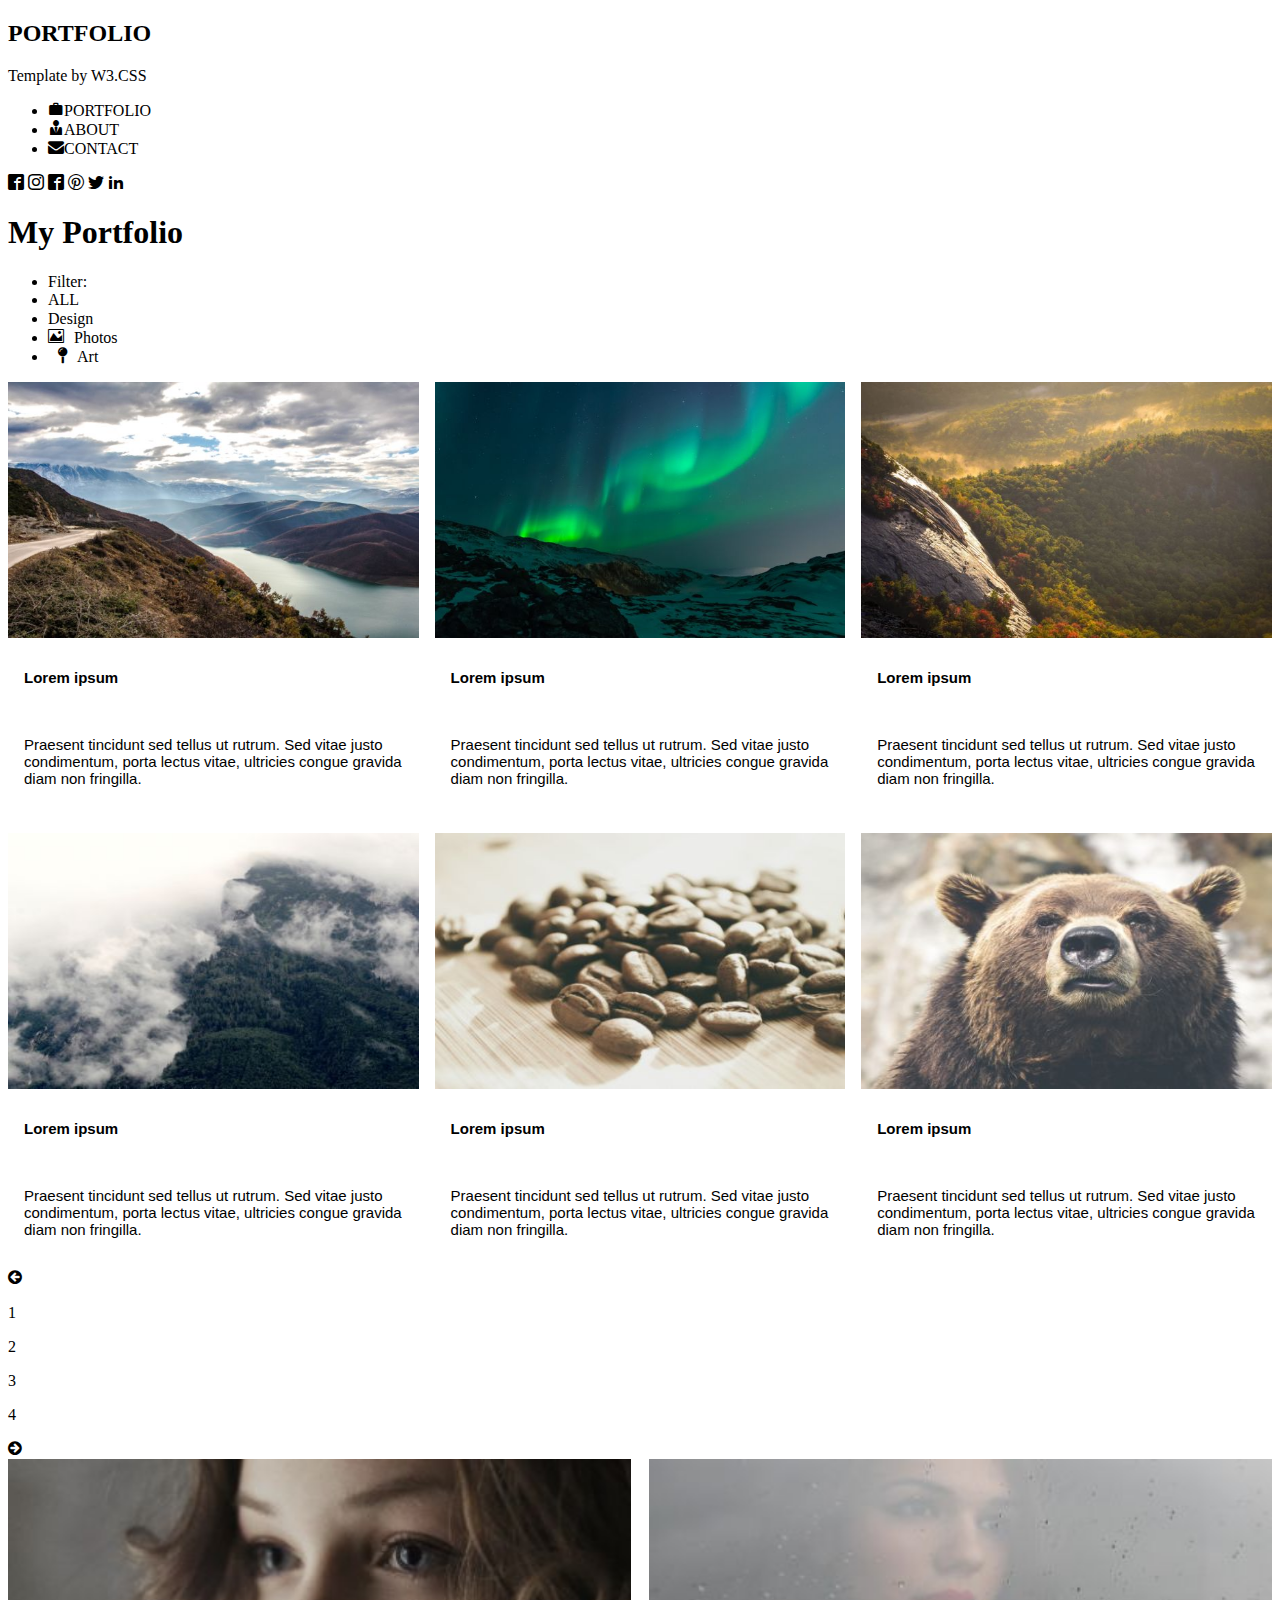
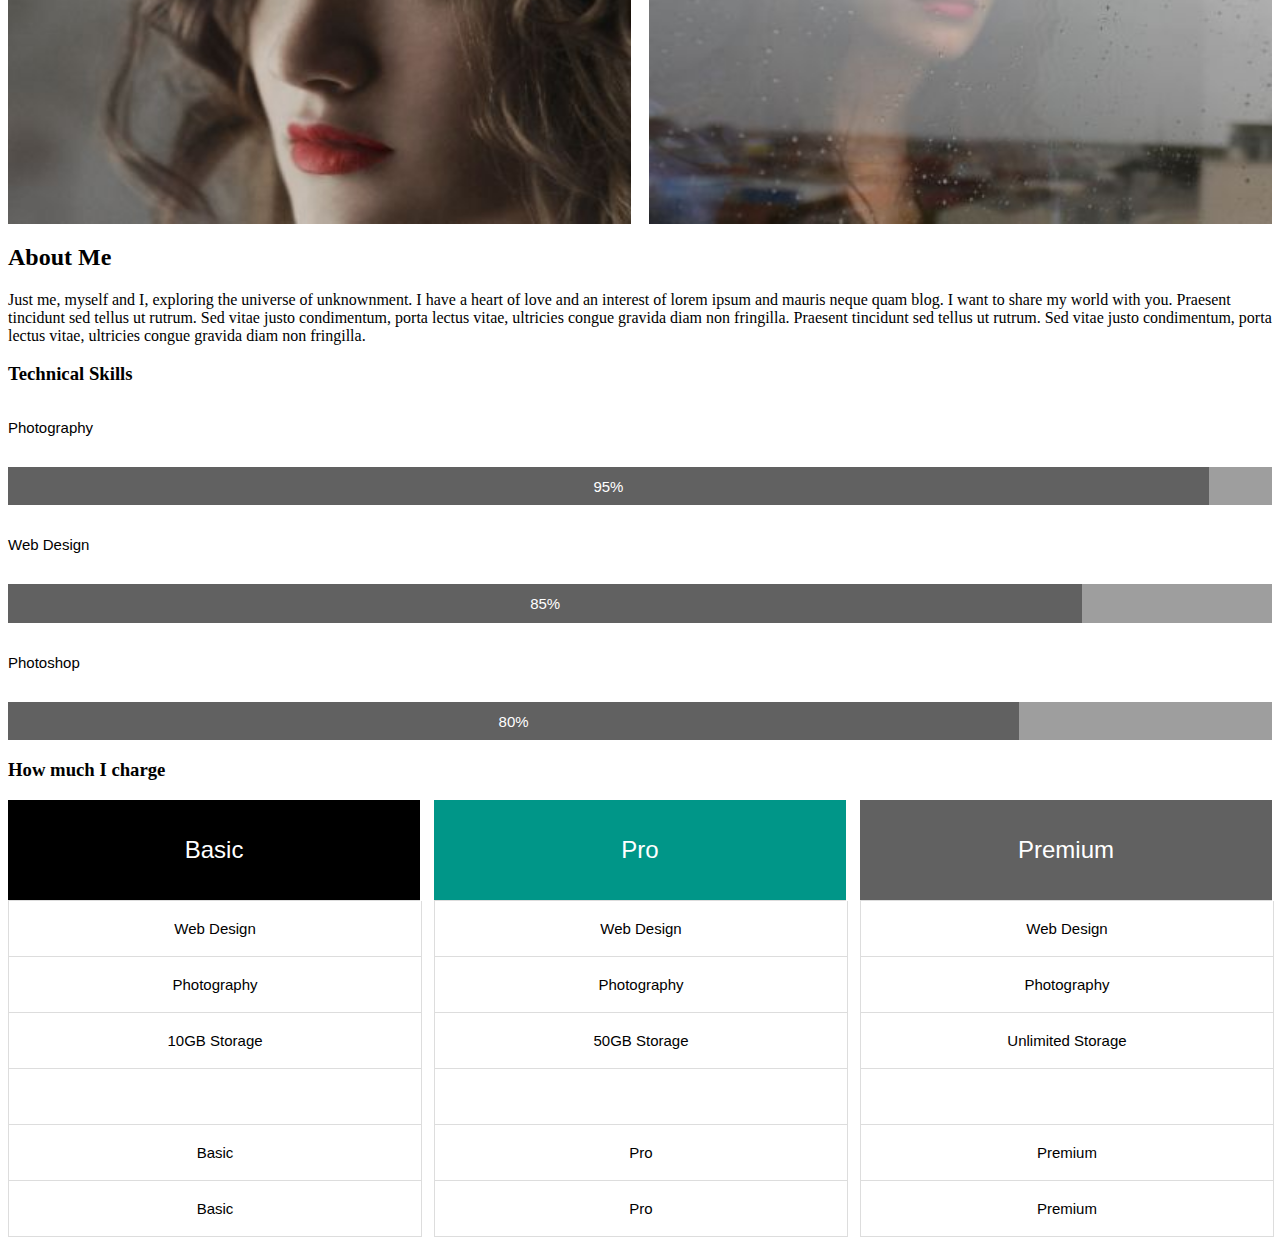
==== index.html @ 04cdd8b6 "Created website" ====
<!DOCTYPE html>
<html lang="en">
  <head>
    <meta charset="UTF-8" />
    <meta name="viewport" content="width=device-width, initial-scale=1.0" />
    <title>Document</title>
    <link rel="stylesheet" href="style.css" />
    <link rel="stylesheet" href="./assets/global.css" />
    <link rel="stylesheet" href="./assets/icons/style.css" />
    <script defer src="./app.js"></script>
    <link href="https://fonts.cdnfonts.com/css/raleway-5" rel="stylesheet" />
  </head>
  <body>
    <section class="G-style container">
      <header class="head">
        <div class="head-img"></div>
        <h2 class="head-sub">PORTFOLIO</h2>
        <p class="head-txt">Template by W3.CSS</p>
        <ul class="list">
          <li class="list1"><i class="icon-work head-icon"></i>PORTFOLIO</li>
          <li class="list1"><i class="icon-user-tie head-icon"></i>ABOUT</li>
          <li class="list1"><i class="icon-envelope head-icon"></i>CONTACT</li>
        </ul>
        <div class="head-icons">
          <i class="icon-facebook2 head-icon1"></i>
          <i class="icon-instagram head-icon1"></i>
          <i class="icon-facebook2 head-icon1"></i>
          <i class="icon-pinterest2 head-icon1"></i>
          <i class="icon-twitter head-icon1"></i>
          <i class="icon-linkedin2 head-icon1"></i>
        </div>
      </header>
      <div class="parent">
        <div class="portfolio">
          <div class="port-up">
            <h1 class="title">My Portfolio</h1>
            <ul class="port-list">
              <li class="port-list1">Filter:</li>
              <li class="port-list1">ALL</li>
              <li class="port-list1"><i class="icon-"></i>Design</li>
              <li class="port-list1"><i class="icon-image"></i>Photos</li>
              <li class="port-list1"><i class="icon-map-pin"></i>Art</li>
            </ul>
          </div>
          <div id="portf"></div>
          <div class="pages">
            <i class="icon-arrow-circle-left page-ico"></i>
            <p class="page-num">1</p>
            <p class="page-num">2</p>
            <p class="page-num">3</p>
            <p class="page-num">4</p>
            <i class="icon-arrow-circle-right page-ico"></i>
          </div>
          <div id="pictures"></div>
        </div>
        <div class="about-p">
          <div class="ab-sub-p">
            <h2 class="ab-sub">About Me</h2>
            <p class="ab-txt">
              Just me, myself and I, exploring the universe of unknownment. I
              have a heart of love and an interest of lorem ipsum and mauris
              neque quam blog. I want to share my world with you. Praesent
              tincidunt sed tellus ut rutrum. Sed vitae justo condimentum, porta
              lectus vitae, ultricies congue gravida diam non fringilla.
              Praesent tincidunt sed tellus ut rutrum. Sed vitae justo
              condimentum, porta lectus vitae, ultricies congue gravida diam non
              fringilla.
            </p>
          </div>
          <div class="percents-p">
            <h3 class="perc-sub">Technical Skills</h3>
            <div id="percent"></div>
          </div>
          <div class="charge">
            <h3 class="charge-sub">How much I charge</h3>
            <div id="charge-table"></div>

          </div>
        </div>
      </div>
    </section>
  </body>
</html>
---- assets/global.css ----
.G-style {
    max-width: 1540px;
    width: 100%;
    margin: 0 auto;
    
}
---- assets/icons/style.css ----
@font-face {
  font-family: 'icomoon';
  src:  url('fonts/icomoon.eot?cq3ywe');
  src:  url('fonts/icomoon.eot?cq3ywe#iefix') format('embedded-opentype'),
    url('fonts/icomoon.ttf?cq3ywe') format('truetype'),
    url('fonts/icomoon.woff?cq3ywe') format('woff'),
    url('fonts/icomoon.svg?cq3ywe#icomoon') format('svg');
  font-weight: normal;
  font-style: normal;
  font-display: block;
}

[class^="icon-"], [class*=" icon-"] {
  /* use !important to prevent issues with browser extensions that change fonts */
  font-family: 'icomoon' !important;
  /* speak: never; */
  font-style: normal;
  font-weight: normal;
  font-variant: normal;
  text-transform: none;
  line-height: 1;

  /* Better Font Rendering =========== */
  -webkit-font-smoothing: antialiased;
  -moz-osx-font-smoothing: grayscale;
}

.icon-ruler:before {
  content: "\e904";
}
.icon-work:before {
  content: "\e902";
}
.icon-map-pin:before {
  content: "\e905";
  padding: 10px;
}
.icon-download:before {
  content: "\e906";
}
.icon-phone:before {
  content: "\e907";
}
.icon-map-marker:before {
  content: "\e908";
}
.icon-arrow-circle-right:before {
  content: "\e900";
}
.icon-arrow-circle-left:before {
  content: "\e901";
}
.icon-envelope:before {
  content: "\e903";
}
.icon-image:before {
  content: "\e90d";
  padding-right: 10px;
}
.icon-user-tie:before {
  content: "\e976";
}
.icon-facebook2:before {
  content: "\ea91";
}
.icon-instagram:before {
  content: "\ea92";
}
.icon-twitter:before {
  content: "\ea96";
}
.icon-linkedin2:before {
  content: "\eaca";
}
.icon-pinterest2:before {
  content: "\ead2";
}
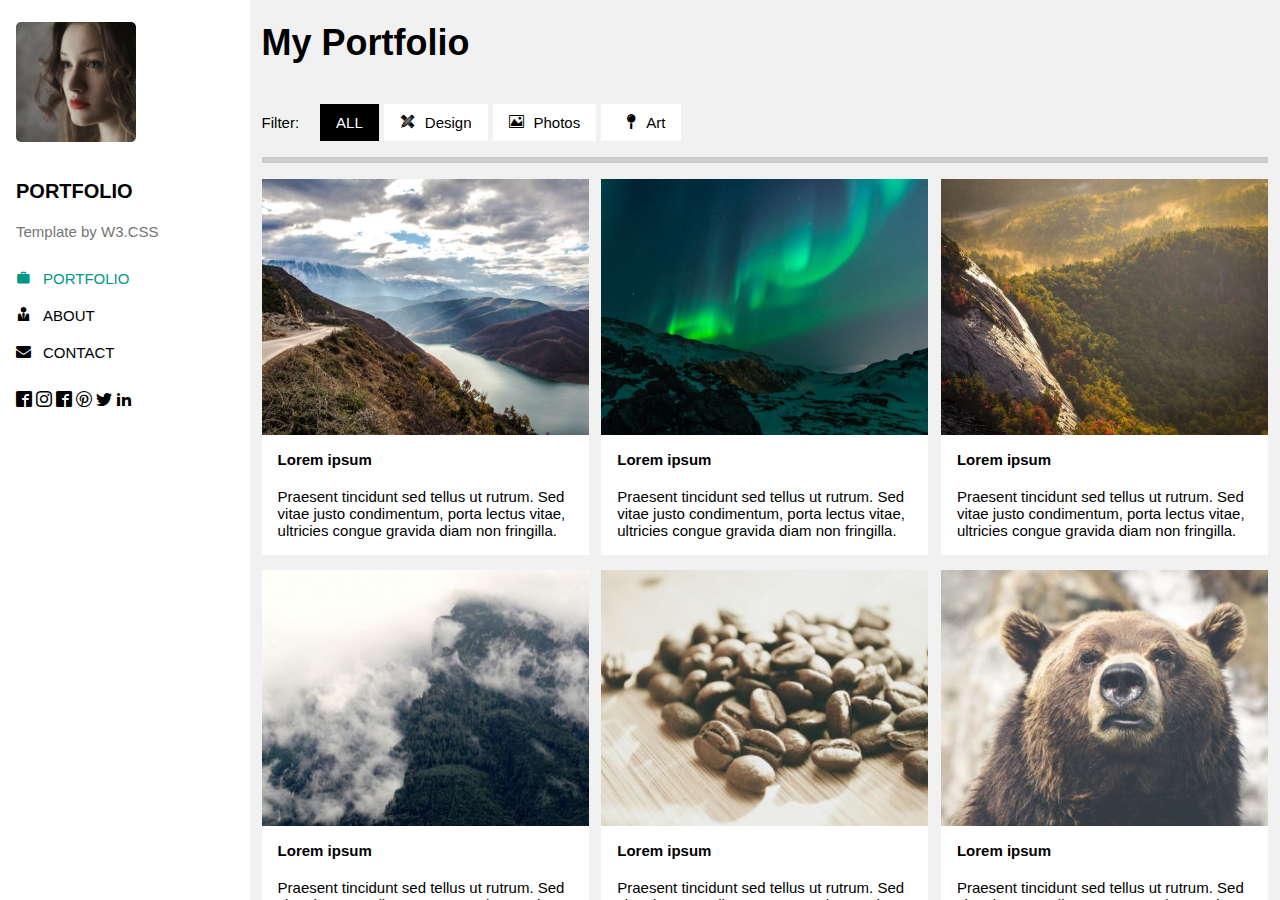
==== commit 7c19cac3: "Created website1" ====
--- a/index.html
+++ b/index.html
@@ -37,7 +37,7 @@
             <ul class="port-list">
               <li class="port-list1">Filter:</li>
               <li class="port-list1">ALL</li>
-              <li class="port-list1"><i class="icon-"></i>Design</li>
+              <li class="port-list1"><i class="icon-ruler"></i>Design</li>
               <li class="port-list1"><i class="icon-image"></i>Photos</li>
               <li class="port-list1"><i class="icon-map-pin"></i>Art</li>
             </ul>
@@ -74,9 +74,100 @@
           <div class="charge">
             <h3 class="charge-sub">How much I charge</h3>
             <div id="charge-table"></div>
-
           </div>
         </div>
+        <div class="contact">
+          <h3 class="contact-sub">Contact Me</h3>
+          <form class="formm">
+            <div class="inp-p">
+              <label for="" class="inp-txt">Name</label>
+              <input type="text" name="" id="Name" class="inputt" />
+            </div>
+            <div class="inp-p">
+              <label for="" class="inp-txt">Email</label>
+              <input type="text" name="" id="Email" class="inputt" />
+            </div>
+            <div class="inp-p">
+              <label for="" class="inp-txt">Message</label>
+              <input type="text" name="" id="Message" class="inputt" />
+            </div>
+            <button class="inp-btn">Send Message</button>
+          </form>
+        </div>
+        <div class="info">
+          <div class="info-elm">
+            <h3 class="info-sub">FOOTER</h3>
+            <p class="info-txt">
+              Praesent tincidunt sed tellus ut rutrum. Sed vitae justo
+              condimentum, porta lectus vitae, ultricies congue gravida diam non
+              fringilla.
+            </p>
+          </div>
+          <div class="info-elm">
+            <h3 class="info-sub">BLOG POSTS</h3>
+            <div class="info-img-p">
+              <div class="info-img">
+                <div class="img">
+                  <img
+                    src="./assets/image/workshop.jpg"
+                    alt="workshop"
+                    width="100%"
+                    height="100%"
+                  />
+                </div>
+                <div class="i-txt">
+                  <h4 class="info-sub1">Lorem</h4>
+                  <p class="i-txt2">Sed mattis nunc</p>
+                </div>
+              </div>
+              <hr class="line line1" />
+              <div class="info-img">
+                <div class="img">
+                  <img
+                    src="./assets/image/gondol.jpg"
+                    alt="gondol"
+                    width="100%"
+                    height="100%"
+                  />
+                </div>
+                <div class="i-txt">
+                  <h4 class="info-sub1">Ipsum</h4>
+                  <p class="i-txt2">Praes tinci sed</p>
+                </div>
+              </div>
+            </div>
+          </div>
+          <div class="info-elm">
+            <h3 class="info-sub">POPULAR TAGS</h3>
+            <div class="tag-p">
+              <p class="tag">Travel</p>
+              <p class="tag1">New York</p>
+              <p class="tag1">Dinner</p>
+              <p class="tag1">Salmon</p>
+              <p class="tag1">France</p>
+              <p class="tag1">Drinks</p>
+              <p class="tag1">Ideas</p>
+              <p class="tag1">Flavors</p>
+              <p class="tag1">Cuisine</p>
+              <p class="tag1">Chicken</p>
+              <p class="tag1">Dressing</p>
+              <p class="tag1">Fried</p>
+              <p class="tag1">Fish</p>
+              <p class="tag1">Duck</p>
+            </div>
+          </div>
+        </div>
+        <footer class="foot">
+          <p class="foot-txt">
+            Powered by
+            <a
+              href="https://www.w3schools.com/w3css/default.asp"
+              target="_blank"
+              class="foot-link"
+              >w3.css</a
+            >
+          </p>
+        </footer>
       </div>
     </section>
   </body>
--- a/style.css
+++ b/style.css
@@ -0,0 +1,384 @@
+* {
+  padding: 0;
+  margin: 0;
+  box-sizing: border-box;
+}
+
+.container {
+  height: 100vh;
+  display: grid;
+  grid-template-columns: 19.5% 80.5%;
+}
+.container .head {
+  height: 100%;
+  padding: 22px 0;
+  display: flex;
+  flex-direction: column;
+  gap: 20px;
+  justify-content: flex-start;
+  align-items: flex-start;
+}
+.container .head .head-img {
+  width: 120px;
+  height: 120px;
+  background-image: url("./assets/image/avatar_g2.jpg");
+  background-position: center;
+  background-size: cover;
+  background-repeat: no-repeat;
+  border-radius: 5px;
+  margin: 0 16px 18px;
+}
+.container .head .head-sub {
+  font-size: 20px;
+  font-weight: 600;
+  color: black;
+  font-family: "Raleway", sans-serif;
+  padding: 0 16px;
+}
+.container .head .head-txt {
+  font-size: 15px;
+  font-weight: 400;
+  color: #757575;
+  font-family: "Raleway", sans-serif;
+  padding: 0 16px;
+}
+.container .head .list {
+  list-style-type: none;
+  width: 100%;
+}
+.container .head .list .list1 {
+  font-size: 15px;
+  font-weight: 400;
+  color: black;
+  font-family: "Raleway", sans-serif;
+  padding: 10px 16px;
+  width: 100%;
+  cursor: pointer;
+  transition: 0.3s;
+}
+.container .head .list .list1:first-child {
+  color: #009688;
+}
+.container .head .list .list1 .head-icon {
+  padding-right: 12px;
+}
+.container .head .list .list1:hover {
+  background-color: #ccc;
+  color: black;
+  transition: 0.3s;
+}
+.container .head .head-icons {
+  padding: 0 16px;
+}
+.container .head .head-icons .head-icon1:hover {
+  color: #009688;
+}
+.container .parent {
+  background-color: #f1f1f1;
+  overflow-y: auto;
+}
+.container .parent .portfolio {
+  padding: 22px 12px;
+}
+.container .parent .portfolio .title {
+  font-size: 36px;
+  font-weight: 600;
+  color: black;
+  font-family: "Raleway", sans-serif;
+}
+.container .parent .portfolio .port-up {
+  display: flex;
+  flex-direction: column;
+  gap: 40px;
+  border-bottom: 6px solid #ccc;
+  margin-bottom: 16px;
+}
+.container .parent .portfolio .port-up .port-list {
+  list-style-type: none;
+  display: flex;
+  gap: 5px;
+  padding-bottom: 16px;
+}
+.container .parent .portfolio .port-up .port-list .port-list1 {
+  padding: 10px 16px;
+  background-color: white;
+  font-size: 15px;
+  font-weight: 400;
+  color: black;
+  font-family: "Raleway", sans-serif;
+  transition: 0.3s;
+  cursor: pointer;
+}
+.container .parent .portfolio .port-up .port-list .port-list1:first-child {
+  background: transparent;
+  padding-left: 0;
+}
+.container .parent .portfolio .port-up .port-list .port-list1:first-child:hover {
+  background: transparent;
+  cursor: default;
+}
+.container .parent .portfolio .port-up .port-list .port-list1:nth-child(2) {
+  background-color: black;
+  color: white;
+}
+.container .parent .portfolio .port-up .port-list .port-list1:hover {
+  background-color: #ccc;
+  color: black;
+  transition: 0.3s;
+}
+.container .parent .portfolio .pages {
+  display: flex;
+  margin: 28px 0;
+  width: 100%;
+  justify-content: center;
+  align-items: center;
+}
+.container .parent .portfolio .pages .page-ico {
+  width: 38.5px;
+  height: 38.5px;
+  display: flex;
+  justify-content: center;
+  align-items: center;
+  cursor: pointer;
+  transition: 0.3s;
+}
+.container .parent .portfolio .pages .page-ico:hover {
+  background-color: black;
+  color: white;
+  transition: 0.3s;
+}
+.container .parent .portfolio .pages .page-num {
+  width: 38.5px;
+  height: 38.5px;
+  display: flex;
+  justify-content: center;
+  align-items: center;
+  cursor: pointer;
+  transition: 0.3s;
+}
+.container .parent .portfolio .pages .page-num:hover {
+  background-color: black;
+  color: white;
+  transition: 0.3s;
+}
+.container .parent .about-p {
+  width: 100%;
+  display: flex;
+  flex-direction: column;
+  gap: 40px;
+  padding: 22px 22px;
+}
+.container .parent .about-p .ab-sub-p {
+  display: flex;
+  flex-direction: column;
+  gap: 20px;
+}
+.container .parent .about-p .ab-sub-p .ab-sub {
+  font-size: 20px;
+  font-weight: 600;
+  color: black;
+  font-family: "Raleway", sans-serif;
+}
+.container .parent .about-p .ab-sub-p .ab-txt {
+  font-size: 15px;
+  font-weight: 400;
+  color: black;
+  font-family: "Raleway", sans-serif;
+}
+.container .parent .percents-p {
+  display: flex;
+  flex-direction: column;
+  gap: 20px;
+}
+.container .parent .percents-p .perc-sub {
+  font-size: 20px;
+  font-weight: 400;
+  color: black;
+  font-family: "Raleway", sans-serif;
+}
+.container .parent .charge {
+  width: 100%;
+  display: flex;
+  flex-direction: column;
+  gap: 24px;
+}
+.container .parent .charge .charge-sub {
+  font-size: 20px;
+  font-weight: 400;
+  color: black;
+  font-family: "Raleway", sans-serif;
+}
+.container .parent .contact {
+  display: flex;
+  flex-direction: column;
+  gap: 40px;
+  padding: 26px;
+  background-color: #9e9e9e;
+}
+.container .parent .contact .contact-sub {
+  font-size: 20px;
+  font-weight: 600;
+  color: black;
+  font-family: "Raleway", sans-serif;
+}
+.container .parent .contact .formm {
+  display: flex;
+  flex-direction: column;
+  gap: 16px;
+}
+.container .parent .contact .formm .inp-p {
+  display: flex;
+  flex-direction: column;
+}
+.container .parent .contact .formm .inp-p .inp-txt {
+  font-size: 15px;
+  font-weight: 400;
+  color: black;
+  font-family: "Raleway", sans-serif;
+}
+.container .parent .contact .formm .inp-p .inputt {
+  width: 100%;
+  padding: 12px;
+  border: 1px solid #ddd;
+}
+.container .parent .contact .formm .inp-btn {
+  padding: 10px 16px;
+  font-size: 15px;
+  font-weight: 400;
+  color: white;
+  font-family: "Raleway", sans-serif;
+  border: none;
+  background-color: black;
+  width: 150px;
+  cursor: pointer;
+  transition: 0.3s;
+}
+.container .parent .contact .formm .inp-btn:hover {
+  background-color: #ccc;
+  color: black;
+  transition: 0.3s;
+}
+.container .parent .info {
+  width: 100%;
+  display: grid;
+  grid-template-columns: repeat(3, 33%);
+  grid-gap: 15px;
+  padding: 24px 32px;
+  background-color: #616161;
+}
+@media screen and (max-width: 600px) {
+  .container .parent .info {
+    grid-template-columns: repeat(auto-fill, 100%);
+  }
+}
+.container .parent .info .info-elm {
+  display: flex;
+  flex-direction: column;
+  gap: 15px;
+}
+.container .parent .info .info-elm .info-sub {
+  font-size: 24px;
+  font-weight: 400;
+  color: #f1f1f1;
+  font-family: "Raleway", sans-serif;
+  text-align: left;
+}
+.container .parent .info .info-elm .info-txt {
+  font-size: 15px;
+  font-weight: 400;
+  color: #f1f1f1;
+  font-family: "Raleway", sans-serif;
+  text-align: left;
+  line-height: 1.5;
+}
+.container .parent .info .info-elm .line1 {
+  margin: 0;
+}
+.container .parent .info .info-elm .info-img-p .info-img {
+  display: flex;
+  gap: 15px;
+  padding: 16px;
+}
+.container .parent .info .info-elm .info-img-p .info-img:hover {
+  background-color: #ccc;
+}
+.container .parent .info .info-elm .info-img-p .info-img .img {
+  height: 50px;
+  width: 50px;
+  cursor: pointer;
+  opacity: 0.8;
+}
+.container .parent .info .info-elm .info-img-p .info-img .img:hover {
+  opacity: 1;
+}
+.container .parent .info .info-elm .info-img-p .info-img .i-txt {
+  display: flex;
+  flex-direction: column;
+  justify-content: space-around;
+}
+.container .parent .info .info-elm .info-img-p .info-img .i-txt .info-sub1 {
+  font-size: 24px;
+  font-weight: 400;
+  color: white;
+  font-family: "Raleway", sans-serif;
+  font-size: 20px;
+}
+.container .parent .info .info-elm .info-img-p .info-img .i-txt .i-txt2 {
+  font-size: 15px;
+  font-weight: 400;
+  color: white;
+  font-family: "Raleway", sans-serif;
+}
+.container .parent .info .info-elm .info-img-p .info-img:hover .info-sub1 {
+  color: white;
+}
+.container .parent .info .info-elm .info-img-p .info-img:hover .i-txt2 {
+  color: white;
+}
+.container .parent .info .info-elm .tag-p {
+  display: flex;
+  flex-wrap: wrap;
+  gap: 5px;
+}
+.container .parent .info .info-elm .tag-p .tag {
+  padding: 0 8px;
+  font-size: 15px;
+  font-family: serif;
+  background-color: black;
+  margin-bottom: 16px;
+  color: white;
+  text-align: center;
+  line-height: 1.2;
+}
+.container .parent .info .info-elm .tag-p .tag1 {
+  font-size: 12px;
+  font-weight: 400;
+  color: black;
+  font-family: "Raleway", sans-serif;
+  padding: 0 8px;
+  background-color: #9e9e9e;
+  margin-bottom: 16px;
+  text-align: center;
+  line-height: 1.2;
+}
+.container .parent .foot {
+  height: 70px;
+  display: flex;
+  align-items: center;
+  justify-content: center;
+  background-color: black;
+}
+.container .parent .foot .foot-txt {
+  font-size: 15px;
+  font-weight: 400;
+  color: white;
+  font-family: "Raleway", sans-serif;
+}
+.container .parent .foot .foot-txt .foot-link {
+  font-size: 15px;
+  font-weight: 400;
+  color: white;
+  font-family: "Raleway", sans-serif;
+}
+
+/*# sourceMappingURL=style.css.map */
--- a/assets/icons/style.css
+++ b/assets/icons/style.css
@@ -27,6 +27,7 @@
 
 .icon-ruler:before {
   content: "\e904";
+  padding-right: 10px;
 }
 .icon-work:before {
   content: "\e902";
